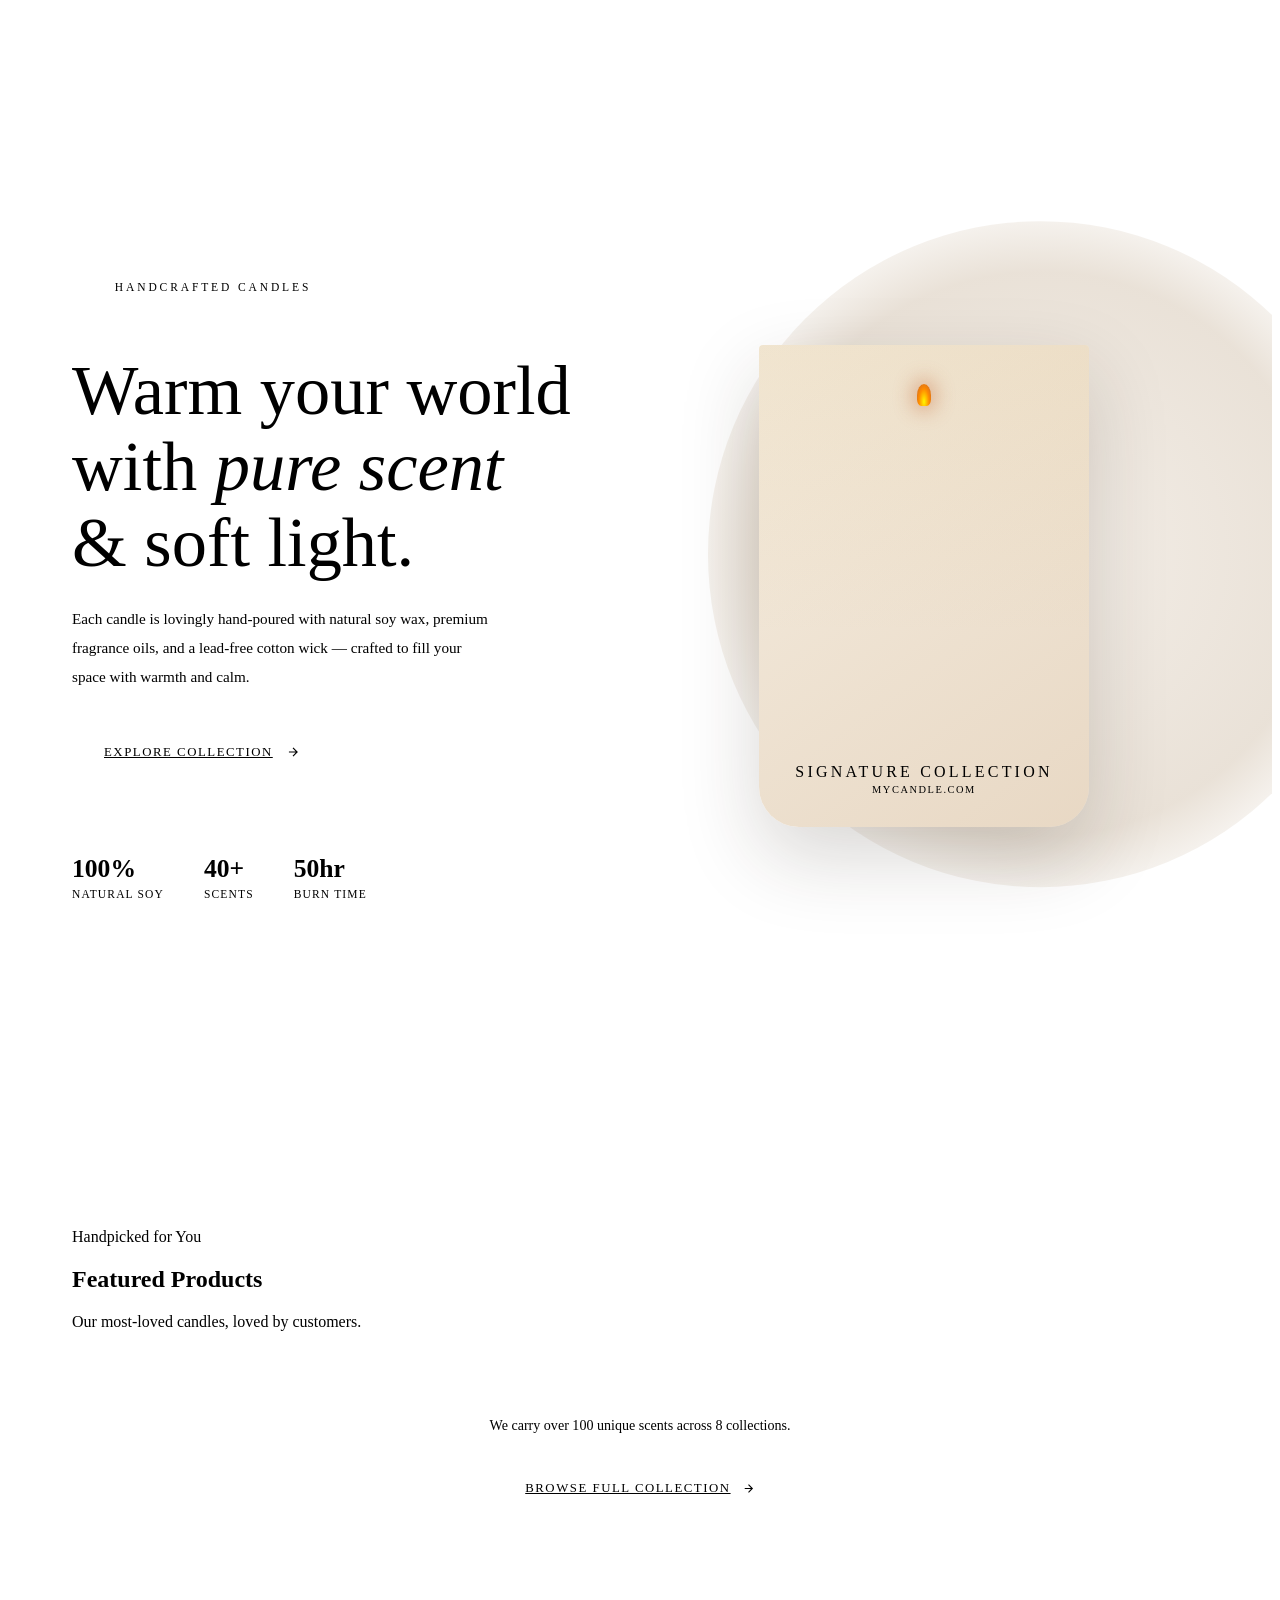
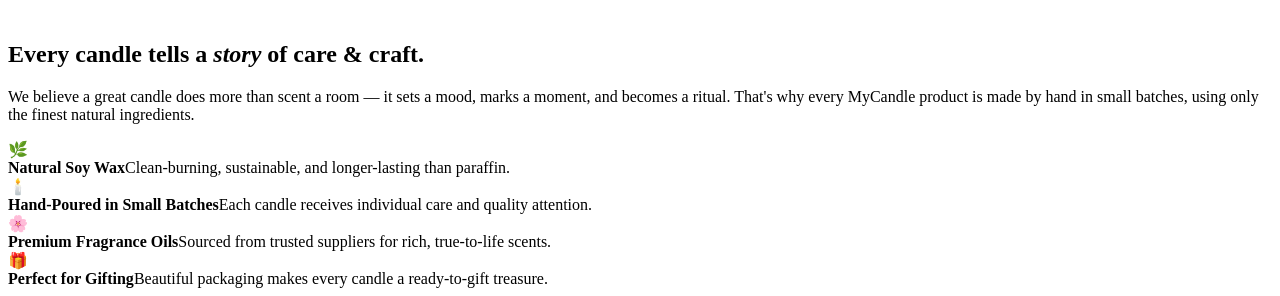
==== index.html @ 0f6d644e "Add files via upload" ====
<!DOCTYPE html>
<html lang="en">
<head>
  <meta charset="UTF-8" />
  <meta name="viewport" content="width=device-width, initial-scale=1.0" />
  <title>MyCandle — Handcrafted with Love</title>
  <link rel="stylesheet" href="css/style.css" />
  <style>
    /* ── HERO ── */
    .hero {
      min-height: 100vh;
      display: grid; grid-template-columns: 1fr 1fr; align-items: center;
      padding: 8rem 4rem 4rem; position: relative; overflow: hidden;
    }
    .hero-bg-circle {
      position: absolute; right: -8%; top: 50%; transform: translateY(-50%);
      width: 52vw; height: 52vw; border-radius: 50%;
      background: radial-gradient(circle, #e8ddd0 0%, #d4c4b0 60%, transparent 80%);
      opacity: 0.5; z-index: 0;
    }
    .hero-content { position: relative; z-index: 1; }
    .hero-eyebrow {
      font-size: 0.72rem; letter-spacing: 0.25em; text-transform: uppercase;
      color: var(--ember); margin-bottom: 1.2rem; font-weight: 500;
      display: flex; align-items: center; gap: 0.8rem;
    }
    .hero-eyebrow::before { content: ''; width: 30px; height: 1px; background: var(--ember); display: block; }
    .hero h1 {
      font-family: 'Cormorant Garamond', serif;
      font-size: clamp(3rem, 5.5vw, 5.5rem);
      font-weight: 300; line-height: 1.08; color: var(--deep); margin-bottom: 1.6rem;
    }
    .hero h1 em { font-style: italic; color: var(--ember); }
    .hero-desc { font-size: 0.95rem; color: var(--light-text); line-height: 1.9; max-width: 420px; margin-bottom: 2.4rem; font-weight: 300; }
    .hero-cta {
      display: inline-flex; align-items: center; gap: 0.8rem;
      background: var(--deep); color: var(--cream);
      padding: 0.9rem 2rem; font-size: 0.8rem; letter-spacing: 0.12em;
      text-transform: uppercase; font-weight: 500;
      transition: background 0.3s, transform 0.2s;
    }
    .hero-cta:hover { background: var(--ember); transform: translateX(4px); }
    .hero-cta svg { width: 14px; height: 14px; stroke: currentColor; fill: none; stroke-width: 2; transition: transform 0.2s; }
    .hero-cta:hover svg { transform: translateX(4px); }
    .hero-image-area { position: relative; z-index: 1; display: flex; justify-content: center; }
    .hero-candle-mockup {
      width: 330px; height: 450px;
      background: linear-gradient(145deg, #f5ede0, #e8d8c4);
      border-radius: 4px 4px 40px 40px; position: relative;
      box-shadow: 0 30px 80px rgba(46,31,20,0.18);
      display: flex; flex-direction: column; align-items: center;
      justify-content: flex-end; padding-bottom: 2rem; overflow: hidden;
    }
    .hero-candle-mockup::before {
      content: ''; position: absolute; inset: 0;
      background: linear-gradient(180deg, rgba(201,153,58,0.1) 0%, transparent 60%);
    }
    .candle-wick { position: absolute; top: 15%; left: 50%; transform: translateX(-50%); width: 2px; height: 40px; background: var(--deep); border-radius: 1px; }
    .candle-flame {
      position: absolute; top: 8%; left: 50%; transform: translateX(-50%);
      width: 14px; height: 22px;
      background: radial-gradient(ellipse at 50% 80%, #fff700, #ff8c00, #c4622d);
      border-radius: 50% 50% 30% 30%;
      animation: flicker 2.2s ease-in-out infinite alternate;
      filter: blur(0.5px); box-shadow: 0 0 18px 6px rgba(196,98,45,0.35);
    }
    .hero-candle-label { font-family: 'Cormorant Garamond', serif; font-size: 1rem; letter-spacing: 0.2em; text-transform: uppercase; color: var(--brown); text-align: center; }
    .hero-candle-label small { display: block; font-size: 0.65rem; color: var(--taupe); margin-top: 0.2rem; letter-spacing: 0.15em; }
    .hero-badges { display: flex; gap: 2.5rem; margin-top: 3rem; padding-top: 2rem; border-top: 1px solid var(--sand); }
    .hero-badge strong { display: block; font-family: 'Cormorant Garamond', serif; font-size: 1.6rem; font-weight: 600; color: var(--deep); }
    .hero-badge span { font-size: 0.72rem; letter-spacing: 0.1em; color: var(--light-text); text-transform: uppercase; }

    /* ── FEATURED ── */
    #featured { padding: 7rem 4rem; }
    .featured-grid { display: grid; grid-template-columns: repeat(auto-fill, minmax(260px, 1fr)); gap: 2rem; }

    /* ── VIEW ALL BANNER ── */
    .view-all-banner {
      text-align: center; margin-top: 3.5rem;
      display: flex; flex-direction: column; align-items: center; gap: 1.2rem;
    }
    .view-all-banner p { font-size: 0.88rem; color: var(--light-text); }
    .btn-primary {
      display: inline-flex; align-items: center; gap: 0.7rem;
      background: var(--deep); color: var(--cream);
      padding: 0.85rem 2rem; font-size: 0.8rem; letter-spacing: 0.12em;
      text-transform: uppercase; font-weight: 500;
      transition: background 0.3s;
    }
    .btn-primary:hover { background: var(--ember); }
    .btn-primary svg { width: 13px; height: 13px; stroke: currentColor; fill: none; stroke-width: 2; }

    @media (max-width: 768px) {
      .hero { grid-template-columns: 1fr; padding: 7rem 1.5rem 4rem; }
      .hero-image-area { display: none; }
      #featured { padding: 5rem 1.5rem; }
    }
  </style>
</head>
<body>

  <nav id="main-nav"></nav>

  <!-- HERO -->
  <section class="hero">
    <div class="hero-bg-circle"></div>
    <div class="hero-content fade-up">
      <p class="hero-eyebrow">Handcrafted Candles</p>
      <h1>Warm your world<br/>with <em>pure scent</em><br/>&amp; soft light.</h1>
      <p class="hero-desc">Each candle is lovingly hand-poured with natural soy wax, premium fragrance oils, and a lead-free cotton wick — crafted to fill your space with warmth and calm.</p>
      <a href="pages/shop.html" class="hero-cta">
        Explore Collection
        <svg viewBox="0 0 24 24"><path d="M5 12h14M12 5l7 7-7 7"/></svg>
      </a>
      <div class="hero-badges">
        <div class="hero-badge"><strong>100%</strong><span>Natural Soy</span></div>
        <div class="hero-badge"><strong>40+</strong><span>Scents</span></div>
        <div class="hero-badge"><strong>50hr</strong><span>Burn Time</span></div>
      </div>
    </div>
    <div class="hero-image-area fade-up" style="transition-delay:0.2s">
      <div class="hero-candle-mockup">
        <div class="candle-flame"></div>
        <div class="candle-wick"></div>
        <div class="hero-candle-label">Signature Collection<small>mycandle.com</small></div>
      </div>
    </div>
  </section>

  <!-- FEATURED PRODUCTS -->
  <section id="featured">
    <div class="section-header fade-up">
      <p class="section-eyebrow">Handpicked for You</p>
      <h2 class="section-title">Featured Products</h2>
      <p class="section-subtitle">Our most-loved candles, loved by customers.</p>
    </div>
    <div class="featured-grid" id="featuredGrid"></div>
    <div class="view-all-banner fade-up">
      <p>We carry over 100 unique scents across 8 collections.</p>
      <a href="pages/shop.html" class="btn-primary">
        Browse Full Collection
        <svg viewBox="0 0 24 24"><path d="M5 12h14M12 5l7 7-7 7"/></svg>
      </a>
    </div>
  </section>

  <!-- ABOUT -->
  <section class="about-strip" id="about">
    <div class="fade-up">
      <h2>Every candle tells a <em>story</em> of care &amp; craft.</h2>
      <p>We believe a great candle does more than scent a room — it sets a mood, marks a moment, and becomes a ritual. That's why every MyCandle product is made by hand in small batches, using only the finest natural ingredients.</p>
    </div>
    <div class="about-features fade-up" style="transition-delay:0.2s">
      <div class="about-feature"><div class="about-feature-icon">🌿</div><div class="about-feature-text"><strong>Natural Soy Wax</strong><span>Clean-burning, sustainable, and longer-lasting than paraffin.</span></div></div>
      <div class="about-feature"><div class="about-feature-icon">🕯️</div><div class="about-feature-text"><strong>Hand-Poured in Small Batches</strong><span>Each candle receives individual care and quality attention.</span></div></div>
      <div class="about-feature"><div class="about-feature-icon">🌸</div><div class="about-feature-text"><strong>Premium Fragrance Oils</strong><span>Sourced from trusted suppliers for rich, true-to-life scents.</span></div></div>
      <div class="about-feature"><div class="about-feature-icon">🎁</div><div class="about-feature-text"><strong>Perfect for Gifting</strong><span>Beautiful packaging makes every candle a ready-to-gift treasure.</span></div></div>
    </div>
  </section>

  <footer id="main-footer"></footer>

  <script src="js/products.js"></script>
  <script src="js/ui.js"></script>
  <script>
    injectNav('home');
    injectFooter();
    injectModal();
    initModal();
    initScrollAnimations();

    // Render featured products
    const grid = document.getElementById('featuredGrid');
    const featured = PRODUCTS.filter(p => p.featured);
    featured.forEach((p, i) => {
      const card = document.createElement('div');
      card.className = 'product-card fade-up';
      card.style.transitionDelay = `${i * 0.08}s`;
      card.innerHTML = productCardHTML(p);
      card.addEventListener('click', () => openModal(p));
      grid.appendChild(card);
    });
  </script>
</body>
</html>
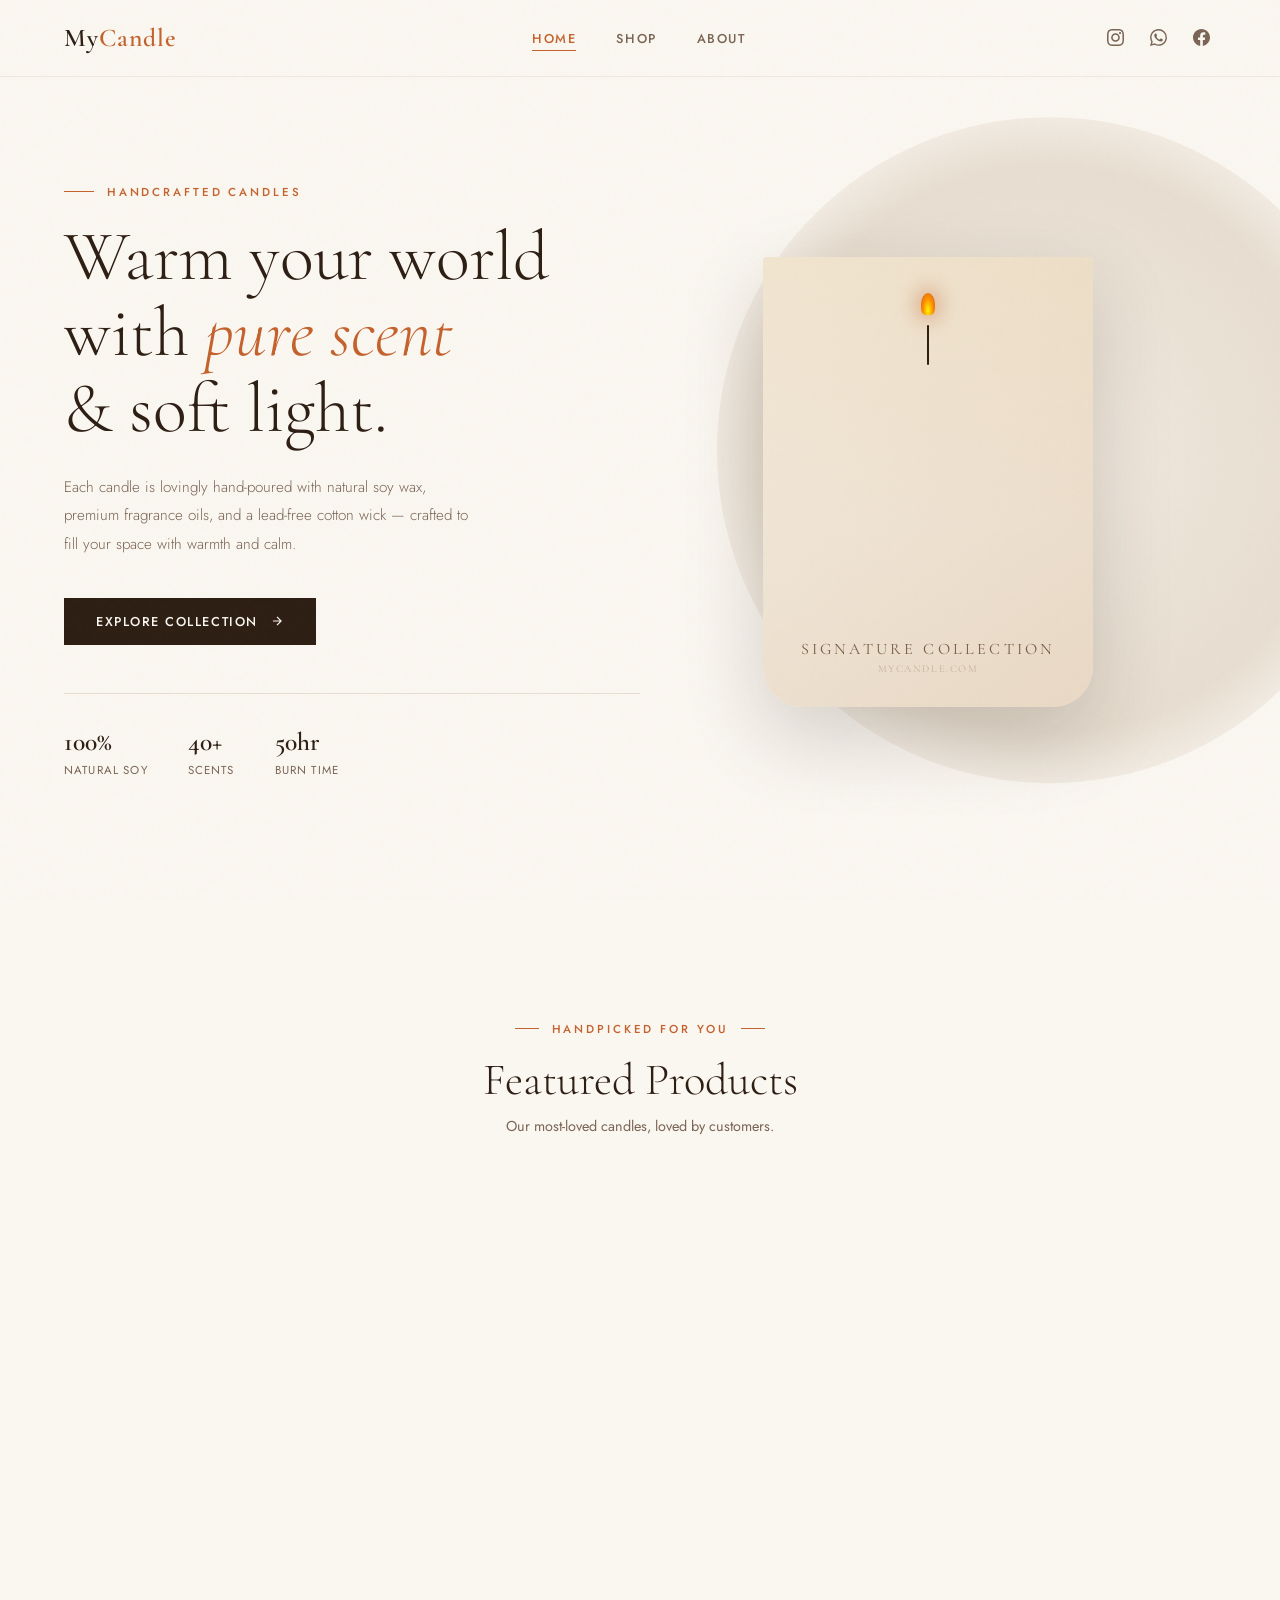
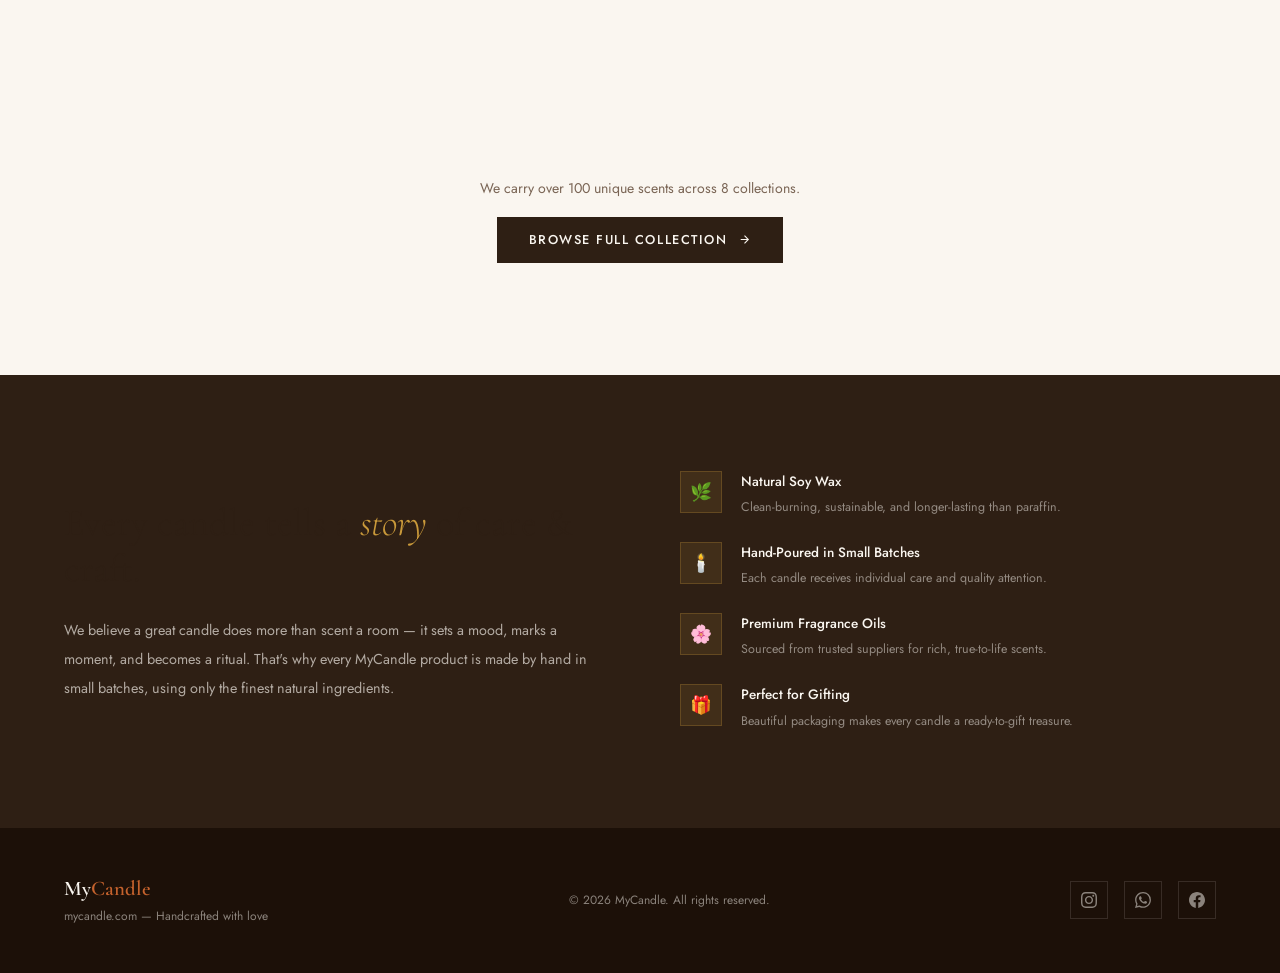
==== commit b1fb7d90: "Update index.html" ====
--- a/index.html
+++ b/index.html
@@ -3,7 +3,7 @@
 <head>
   <meta charset="UTF-8" />
   <meta name="viewport" content="width=device-width, initial-scale=1.0" />
-  <title>MyCandle — Handcrafted with Love</title>
+  <title>Merlit Candle — Handcrafted with Love</title>
   <link rel="stylesheet" href="css/style.css" />
   <style>
     /* ── HERO ── */
--- a/css/style.css
+++ b/css/style.css
@@ -0,0 +1,353 @@
+/* ============================================================
+   MyCandle — Main Stylesheet
+   ============================================================ */
+
+@import url('https://fonts.googleapis.com/css2?family=Cormorant+Garamond:ital,wght@0,300;0,400;0,600;1,300;1,400&family=Jost:wght@300;400;500&display=swap');
+
+/* ── VARIABLES ── */
+:root {
+  --cream: #faf6f0;
+  --warm-white: #fff9f2;
+  --sand: #e8ddd0;
+  --taupe: #c4b09a;
+  --brown: #7a5c44;
+  --deep: #2e1f14;
+  --ember: #c4622d;
+  --gold: #c9993a;
+  --text: #3a2a1e;
+  --light-text: #7a6555;
+  --radius: 2px;
+  --transition: 0.3s ease;
+}
+
+/* ── RESET ── */
+*, *::before, *::after { box-sizing: border-box; margin: 0; padding: 0; }
+html { scroll-behavior: smooth; }
+body {
+  font-family: 'Jost', sans-serif;
+  background-color: var(--cream);
+  color: var(--text);
+  overflow-x: hidden;
+}
+
+/* Noise texture overlay */
+body::before {
+  content: '';
+  position: fixed; inset: 0; z-index: 999; pointer-events: none;
+  background-image: url("data:image/svg+xml,%3Csvg viewBox='0 0 200 200' xmlns='http://www.w3.org/2000/svg'%3E%3Cfilter id='n'%3E%3CfeTurbulence type='fractalNoise' baseFrequency='0.75' numOctaves='4' stitchTiles='stitch'/%3E%3C/filter%3E%3Crect width='100%25' height='100%25' filter='url(%23n)' opacity='0.04'/%3E%3C/svg%3E");
+  opacity: 0.35;
+}
+
+/* ── TYPOGRAPHY ── */
+h1, h2, h3 { font-family: 'Cormorant Garamond', serif; font-weight: 300; color: var(--deep); }
+a { text-decoration: none; color: inherit; }
+img { display: block; max-width: 100%; }
+
+/* ── NAVIGATION ── */
+nav {
+  position: fixed; top: 0; left: 0; right: 0; z-index: 200;
+  display: flex; align-items: center; justify-content: space-between;
+  padding: 1.4rem 4rem;
+  background: rgba(250,246,240,0.88);
+  backdrop-filter: blur(14px);
+  border-bottom: 1px solid rgba(196,176,154,0.2);
+  transition: box-shadow var(--transition);
+}
+nav.scrolled { box-shadow: 0 2px 30px rgba(46,31,20,0.08); }
+
+.nav-logo {
+  font-family: 'Cormorant Garamond', serif;
+  font-size: 1.6rem; font-weight: 600; letter-spacing: 0.04em; color: var(--deep);
+}
+.nav-logo span { color: var(--ember); }
+
+.nav-links { display: flex; gap: 2.5rem; list-style: none; }
+.nav-links a {
+  font-size: 0.8rem; font-weight: 500; letter-spacing: 0.12em;
+  text-transform: uppercase; color: var(--light-text);
+  transition: color var(--transition); padding-bottom: 2px;
+  border-bottom: 1px solid transparent;
+}
+.nav-links a:hover,
+.nav-links a.active { color: var(--ember); border-bottom-color: var(--ember); }
+
+.nav-right { display: flex; align-items: center; gap: 1.4rem; }
+.nav-social { display: flex; gap: 0.8rem; }
+.nav-social a {
+  width: 30px; height: 30px; display: flex; align-items: center; justify-content: center;
+  color: var(--light-text); transition: color var(--transition), transform var(--transition);
+}
+.nav-social a:hover { color: var(--ember); transform: scale(1.15); }
+.nav-social svg { width: 17px; height: 17px; fill: currentColor; }
+
+/* ── SECTION HELPERS ── */
+.section-header { text-align: center; margin-bottom: 4rem; }
+.section-eyebrow {
+  font-size: 0.72rem; letter-spacing: 0.25em; text-transform: uppercase;
+  color: var(--ember); display: inline-flex; align-items: center; gap: 0.8rem;
+  margin-bottom: 1rem; font-weight: 500;
+}
+.section-eyebrow::before, .section-eyebrow::after {
+  content: ''; width: 24px; height: 1px; background: var(--ember); display: block;
+}
+.section-title { font-size: clamp(2rem, 3.5vw, 3rem); font-weight: 300; }
+.section-subtitle { font-size: 0.9rem; color: var(--light-text); margin-top: 0.6rem; }
+
+/* ── PRODUCT CARD ── */
+.product-card {
+  background: var(--warm-white); cursor: pointer;
+  transition: transform 0.35s cubic-bezier(0.25,0.8,0.25,1), box-shadow 0.35s;
+  position: relative; overflow: hidden;
+}
+.product-card:hover { transform: translateY(-7px); box-shadow: 0 22px 55px rgba(46,31,20,0.13); }
+
+.product-img-wrap {
+  width: 100%; aspect-ratio: 3/4; overflow: hidden;
+  background: linear-gradient(145deg, var(--sand), #ddd0c0); position: relative;
+}
+.product-img-wrap img {
+  width: 100%; height: 100%; object-fit: cover;
+  transition: transform 0.6s cubic-bezier(0.25,0.8,0.25,1);
+}
+.product-card:hover .product-img-wrap img { transform: scale(1.06); }
+
+.product-img-placeholder {
+  width: 100%; height: 100%;
+  display: flex; align-items: center; justify-content: center;
+}
+.placeholder-candle {
+  width: 55px; height: 85px;
+  background: linear-gradient(180deg, #f0e4d4, #d8c8b0);
+  border-radius: 3px 3px 18px 18px; position: relative;
+  box-shadow: 0 8px 20px rgba(46,31,20,0.12);
+}
+.placeholder-candle::before {
+  content: ''; position: absolute; top: -18px; left: 50%; transform: translateX(-50%);
+  width: 8px; height: 15px;
+  background: radial-gradient(ellipse at 50% 80%, #fff176, #ff8c00, #c4622d);
+  border-radius: 50% 50% 30% 30%;
+  animation: flicker 2.2s ease-in-out infinite alternate;
+  filter: blur(0.3px); box-shadow: 0 0 10px 3px rgba(196,98,45,0.3);
+}
+.placeholder-candle::after {
+  content: ''; position: absolute; top: -4px; left: 50%; transform: translateX(-50%);
+  width: 1.5px; height: 14px; background: var(--deep); border-radius: 1px;
+}
+
+.product-badge {
+  position: absolute; top: 0.9rem; left: 0.9rem;
+  background: var(--ember); color: white;
+  font-size: 0.62rem; letter-spacing: 0.1em; text-transform: uppercase;
+  padding: 0.28rem 0.65rem; font-weight: 500;
+}
+.badge-out { background: var(--taupe); }
+
+.product-info { padding: 1.2rem 1.4rem 1.5rem; }
+.product-category { font-size: 0.63rem; letter-spacing: 0.15em; text-transform: uppercase; color: var(--taupe); margin-bottom: 0.3rem; }
+.product-name { font-size: 1.3rem; font-weight: 400; color: var(--deep); margin-bottom: 0.35rem; }
+.product-scent { font-size: 0.78rem; color: var(--light-text); margin-bottom: 0.9rem; line-height: 1.5; }
+.product-footer { display: flex; align-items: center; justify-content: space-between; }
+.product-price { font-family: 'Cormorant Garamond', serif; font-size: 1.2rem; font-weight: 600; color: var(--brown); }
+.product-view-btn {
+  font-size: 0.68rem; letter-spacing: 0.1em; text-transform: uppercase;
+  color: var(--ember); font-weight: 500; background: none; border: none;
+  cursor: pointer; display: flex; align-items: center; gap: 0.4rem;
+  transition: gap var(--transition);
+}
+.product-view-btn:hover { gap: 0.65rem; }
+.product-view-btn svg { width: 11px; height: 11px; stroke: currentColor; fill: none; stroke-width: 2; }
+
+/* ── MODAL ── */
+.modal-overlay {
+  position: fixed; inset: 0; z-index: 500;
+  background: rgba(46,31,20,0.6); backdrop-filter: blur(6px);
+  display: flex; align-items: center; justify-content: center; padding: 2rem;
+  opacity: 0; pointer-events: none; transition: opacity 0.3s;
+}
+.modal-overlay.open { opacity: 1; pointer-events: all; }
+
+.modal {
+  background: var(--warm-white); max-width: 780px; width: 100%;
+  display: grid; grid-template-columns: 1fr 1fr; position: relative;
+  overflow: hidden; transform: translateY(20px); transition: transform 0.3s;
+  max-height: 90vh;
+}
+.modal-overlay.open .modal { transform: translateY(0); }
+
+.modal-img-area {
+  background: linear-gradient(145deg, var(--sand), #d8c8b0);
+  min-height: 400px; overflow: hidden;
+  display: flex; align-items: center; justify-content: center;
+}
+.modal-img-area img { width: 100%; height: 100%; object-fit: cover; }
+.modal-candle {
+  width: 80px; height: 120px;
+  background: linear-gradient(180deg, #f5ede0, #e0cdb5);
+  border-radius: 4px 4px 28px 28px; position: relative;
+  box-shadow: 0 12px 30px rgba(46,31,20,0.15);
+}
+.modal-candle::before {
+  content: ''; position: absolute; top: -22px; left: 50%; transform: translateX(-50%);
+  width: 12px; height: 20px;
+  background: radial-gradient(ellipse at 50% 80%, #fff176, #ff8c00, #c4622d);
+  border-radius: 50% 50% 30% 30%;
+  animation: flicker 2s ease-in-out infinite alternate;
+  filter: blur(0.5px); box-shadow: 0 0 14px 5px rgba(196,98,45,0.3);
+}
+.modal-candle::after {
+  content: ''; position: absolute; top: -4px; left: 50%; transform: translateX(-50%);
+  width: 2px; height: 18px; background: var(--deep); border-radius: 1px;
+}
+
+.modal-body {
+  padding: 2.4rem 2rem; display: flex; flex-direction: column;
+  overflow-y: auto; max-height: 90vh;
+}
+.modal-close {
+  position: absolute; top: 1rem; right: 1rem; background: none; border: none;
+  cursor: pointer; width: 36px; height: 36px; display: flex; align-items: center; justify-content: center;
+  color: var(--light-text); transition: color var(--transition); z-index: 10;
+}
+.modal-close:hover { color: var(--ember); }
+.modal-close svg { width: 20px; height: 20px; fill: none; stroke: currentColor; stroke-width: 2; }
+
+.modal-category { font-size: 0.63rem; letter-spacing: 0.15em; text-transform: uppercase; color: var(--taupe); margin-bottom: 0.4rem; }
+.modal-name { font-size: 2rem; font-weight: 400; line-height: 1.15; margin-bottom: 0.4rem; }
+.modal-price-line { display: flex; align-items: baseline; gap: 1rem; margin-bottom: 1.4rem; }
+.modal-price { font-family: 'Cormorant Garamond', serif; font-size: 1.5rem; font-weight: 600; color: var(--brown); }
+.modal-burn { font-size: 0.78rem; color: var(--taupe); }
+.modal-desc { font-size: 0.87rem; color: var(--light-text); line-height: 1.9; margin-bottom: 1.4rem; flex-grow: 1; }
+.modal-details {
+  display: grid; grid-template-columns: 1fr 1fr; gap: 0.7rem 1.5rem; margin-bottom: 1.6rem;
+}
+.modal-detail { font-size: 0.78rem; color: var(--light-text); }
+.modal-detail strong {
+  display: block; color: var(--deep); font-weight: 500;
+  font-size: 0.7rem; letter-spacing: 0.08em; text-transform: uppercase; margin-bottom: 0.1rem;
+}
+.modal-order-btn {
+  background: var(--deep); color: var(--cream); padding: 0.85rem 1.5rem;
+  border: none; cursor: pointer; font-size: 0.78rem; letter-spacing: 0.14em;
+  text-transform: uppercase; font-weight: 500; font-family: 'Jost', sans-serif;
+  transition: background var(--transition);
+  display: flex; align-items: center; gap: 0.6rem; justify-content: center;
+  width: 100%;
+}
+.modal-order-btn:hover { background: var(--ember); }
+.modal-order-btn svg { width: 14px; height: 14px; fill: currentColor; }
+
+/* ── PAGINATION ── */
+.pagination {
+  display: flex; align-items: center; justify-content: center;
+  gap: 0.5rem; margin-top: 3.5rem; flex-wrap: wrap;
+}
+.page-btn {
+  width: 40px; height: 40px; display: flex; align-items: center; justify-content: center;
+  border: 1px solid var(--sand); background: none; cursor: pointer;
+  font-size: 0.82rem; font-family: 'Jost', sans-serif; color: var(--light-text);
+  transition: all var(--transition);
+}
+.page-btn:hover { border-color: var(--ember); color: var(--ember); }
+.page-btn.active { background: var(--deep); border-color: var(--deep); color: var(--cream); }
+.page-btn:disabled { opacity: 0.3; cursor: not-allowed; pointer-events: none; }
+.page-btn.arrow { font-size: 1rem; }
+
+/* ── CATEGORY FILTER ── */
+.filter-bar {
+  display: flex; gap: 0.6rem; flex-wrap: wrap;
+  justify-content: center; margin-bottom: 3rem;
+}
+.filter-btn {
+  padding: 0.5rem 1.2rem; border: 1px solid var(--sand); background: none;
+  font-size: 0.75rem; letter-spacing: 0.1em; text-transform: uppercase;
+  font-family: 'Jost', sans-serif; color: var(--light-text); cursor: pointer;
+  transition: all var(--transition);
+}
+.filter-btn:hover { border-color: var(--taupe); color: var(--text); }
+.filter-btn.active { background: var(--deep); border-color: var(--deep); color: var(--cream); }
+
+/* ── SEARCH ── */
+.search-wrap {
+  max-width: 380px; margin: 0 auto 2.5rem; position: relative;
+}
+.search-input {
+  width: 100%; padding: 0.75rem 1rem 0.75rem 2.8rem;
+  border: 1px solid var(--sand); background: var(--warm-white);
+  font-family: 'Jost', sans-serif; font-size: 0.85rem; color: var(--text);
+  outline: none; transition: border-color var(--transition);
+}
+.search-input:focus { border-color: var(--taupe); }
+.search-input::placeholder { color: var(--taupe); }
+.search-icon {
+  position: absolute; left: 0.9rem; top: 50%; transform: translateY(-50%);
+  width: 15px; height: 15px; fill: none; stroke: var(--taupe); stroke-width: 2;
+  pointer-events: none;
+}
+
+/* ── ABOUT STRIP ── */
+.about-strip {
+  background: var(--deep); color: var(--cream); padding: 6rem 4rem;
+  display: grid; grid-template-columns: 1fr 1fr; gap: 5rem; align-items: center;
+}
+.about-strip h2 { font-size: clamp(2rem, 3vw, 2.8rem); line-height: 1.2; margin-bottom: 1.5rem; }
+.about-strip h2 em { font-style: italic; color: var(--gold); }
+.about-strip p { font-size: 0.9rem; color: rgba(250,246,240,0.65); line-height: 2; }
+.about-features { display: flex; flex-direction: column; gap: 1.5rem; }
+.about-feature { display: flex; gap: 1.2rem; align-items: flex-start; }
+.about-feature-icon {
+  width: 42px; height: 42px; flex-shrink: 0;
+  background: rgba(201,153,58,0.12); border: 1px solid rgba(201,153,58,0.25);
+  display: flex; align-items: center; justify-content: center; font-size: 1.1rem;
+}
+.about-feature-text strong { display: block; font-size: 0.85rem; color: var(--cream); font-weight: 500; margin-bottom: 0.2rem; }
+.about-feature-text span { font-size: 0.78rem; color: rgba(250,246,240,0.5); line-height: 1.6; }
+
+/* ── FOOTER ── */
+footer {
+  background: #1c1008; color: rgba(250,246,240,0.5);
+  padding: 3rem 4rem;
+  display: flex; align-items: center; justify-content: space-between;
+  flex-wrap: wrap; gap: 1.5rem;
+}
+.footer-logo { font-family: 'Cormorant Garamond', serif; font-size: 1.3rem; font-weight: 600; color: var(--cream); }
+.footer-logo span { color: var(--ember); }
+.footer-copy { font-size: 0.75rem; }
+.footer-social { display: flex; gap: 1rem; }
+.footer-social a {
+  width: 38px; height: 38px; border: 1px solid rgba(250,246,240,0.12);
+  display: flex; align-items: center; justify-content: center;
+  color: rgba(250,246,240,0.5); transition: all var(--transition);
+}
+.footer-social a:hover { background: var(--ember); border-color: var(--ember); color: white; transform: translateY(-2px); }
+.footer-social svg { width: 16px; height: 16px; fill: currentColor; }
+
+/* ── ANIMATIONS ── */
+@keyframes flicker {
+  0%   { transform: translateX(-50%) scale(1) rotate(-2deg); opacity: 1; }
+  50%  { transform: translateX(-50%) scale(1.08) rotate(1deg); opacity: 0.92; }
+  100% { transform: translateX(-50%) scale(0.95) rotate(-1deg); opacity: 0.97; }
+}
+.fade-up { opacity: 0; transform: translateY(28px); transition: opacity 0.7s ease, transform 0.7s ease; }
+.fade-up.visible { opacity: 1; transform: translateY(0); }
+
+/* ── EMPTY STATE ── */
+.empty-state {
+  grid-column: 1/-1; text-align: center; padding: 5rem 2rem; color: var(--taupe);
+}
+.empty-state svg { width: 48px; height: 48px; margin: 0 auto 1rem; stroke: var(--taupe); fill: none; stroke-width: 1.5; }
+.empty-state p { font-size: 0.9rem; }
+
+/* ── RESPONSIVE ── */
+@media (max-width: 1024px) {
+  nav { padding: 1.2rem 2rem; }
+  .nav-links { gap: 1.8rem; }
+}
+@media (max-width: 768px) {
+  nav { padding: 1rem 1.5rem; }
+  .nav-links { display: none; }
+  .about-strip { grid-template-columns: 1fr; padding: 4rem 2rem; gap: 2.5rem; }
+  .modal { grid-template-columns: 1fr; }
+  .modal-img-area { min-height: 220px; }
+  footer { flex-direction: column; text-align: center; padding: 2.5rem 1.5rem; }
+  .footer-social { justify-content: center; }
+}
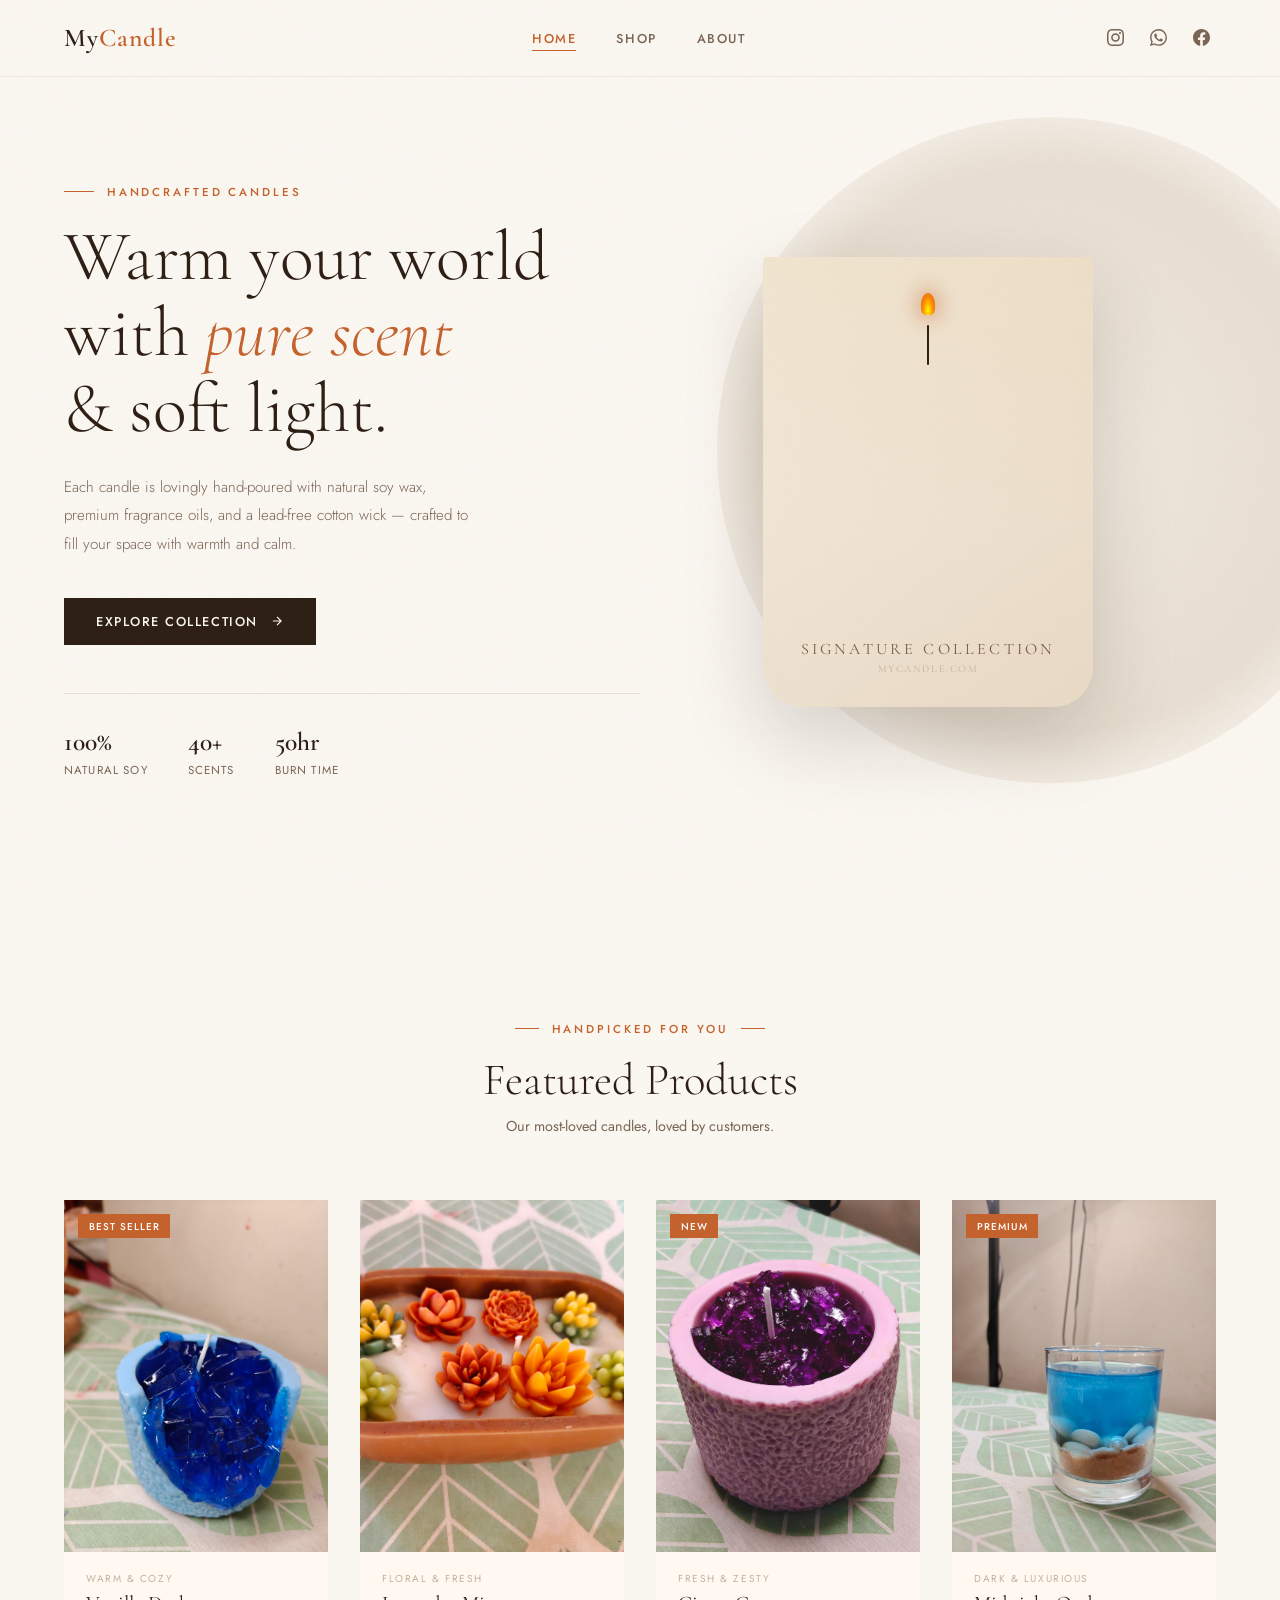
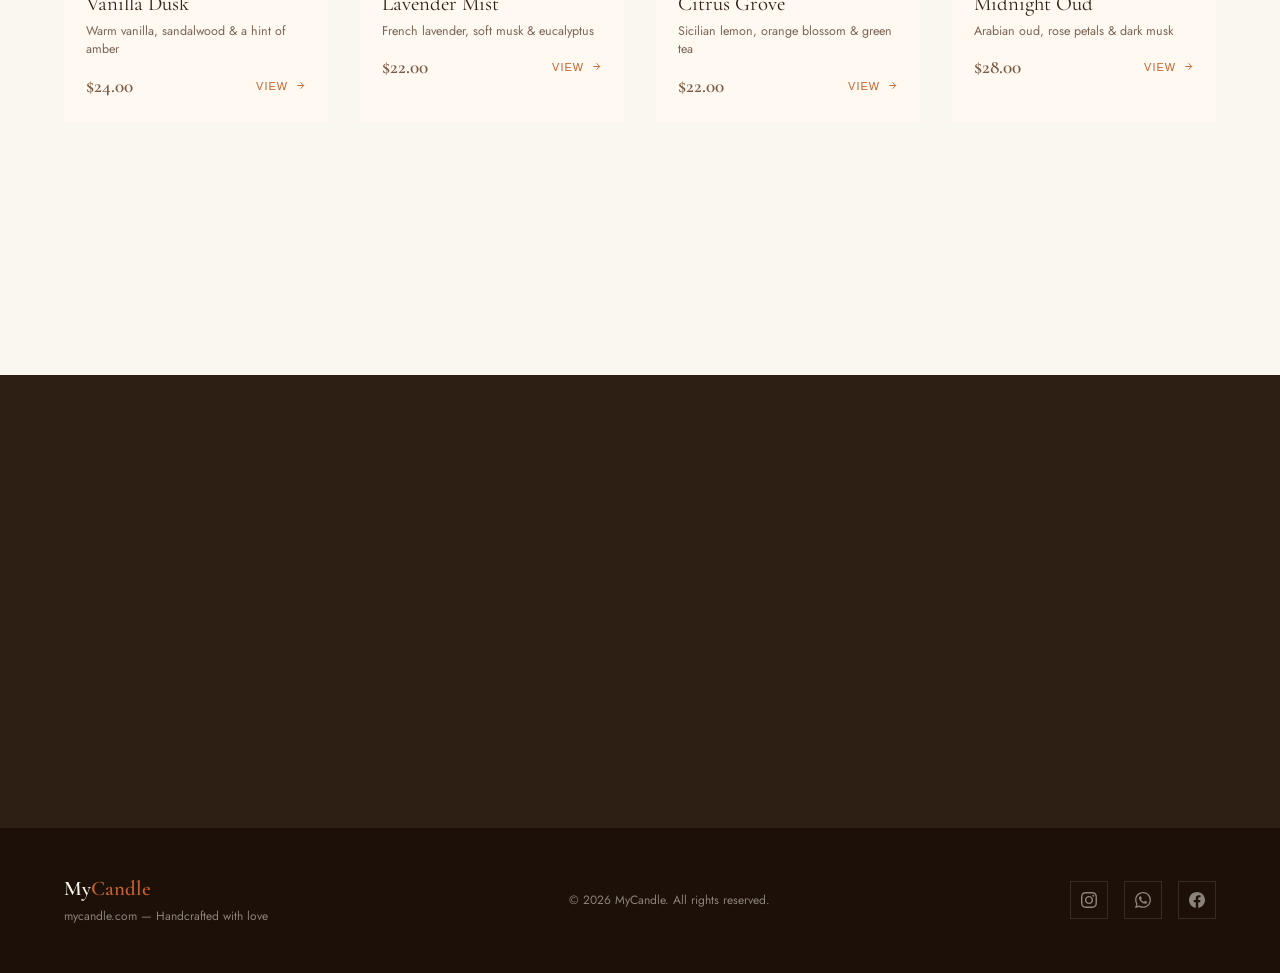
==== commit 9905b0a3: "latest" ====
--- a/index.html
+++ b/index.html
@@ -3,7 +3,7 @@
 <head>
   <meta charset="UTF-8" />
   <meta name="viewport" content="width=device-width, initial-scale=1.0" />
-  <title>Merlit Candle — Handcrafted with Love</title>
+  <title>MyCandle — Handcrafted with Love</title>
   <link rel="stylesheet" href="css/style.css" />
   <style>
     /* ── HERO ── */
@@ -167,9 +167,8 @@
     injectFooter();
     injectModal();
     initModal();
-    initScrollAnimations();
 
-    // Render featured products
+    // Render featured products FIRST, then init scroll animations
     const grid = document.getElementById('featuredGrid');
     const featured = PRODUCTS.filter(p => p.featured);
     featured.forEach((p, i) => {
@@ -180,6 +179,9 @@
       card.addEventListener('click', () => openModal(p));
       grid.appendChild(card);
     });
+
+    // Must run AFTER cards are in DOM so IntersectionObserver can detect them
+    initScrollAnimations();
   </script>
 </body>
 </html>
--- a/css/style.css
+++ b/css/style.css
@@ -179,7 +179,7 @@
   min-height: 400px; overflow: hidden;
   display: flex; align-items: center; justify-content: center;
 }
-.modal-img-area img { width: 100%; height: 100%; object-fit: cover; }
+.modal-img-area img { width: 100%; height: 100%; object-fit: cover; display: block; }
 .modal-candle {
   width: 80px; height: 120px;
   background: linear-gradient(180deg, #f5ede0, #e0cdb5);
@@ -213,7 +213,7 @@
 
 .modal-category { font-size: 0.63rem; letter-spacing: 0.15em; text-transform: uppercase; color: var(--taupe); margin-bottom: 0.4rem; }
 .modal-name { font-size: 2rem; font-weight: 400; line-height: 1.15; margin-bottom: 0.4rem; }
-.modal-price-line { display: flex; align-items: baseline; gap: 1rem; margin-bottom: 1.4rem; }
+.modal-price-line { display: flex; align-items: baseline; gap: 1rem; margin-bottom: 1.4rem; flex-wrap: wrap; }
 .modal-price { font-family: 'Cormorant Garamond', serif; font-size: 1.5rem; font-weight: 600; color: var(--brown); }
 .modal-burn { font-size: 0.78rem; color: var(--taupe); }
 .modal-desc { font-size: 0.87rem; color: var(--light-text); line-height: 1.9; margin-bottom: 1.4rem; flex-grow: 1; }
@@ -225,6 +225,10 @@
   display: block; color: var(--deep); font-weight: 500;
   font-size: 0.7rem; letter-spacing: 0.08em; text-transform: uppercase; margin-bottom: 0.1rem;
 }
+
+/* Action buttons wrapper */
+.modal-actions { display: flex; flex-direction: column; gap: 0.7rem; }
+
 .modal-order-btn {
   background: var(--deep); color: var(--cream); padding: 0.85rem 1.5rem;
   border: none; cursor: pointer; font-size: 0.78rem; letter-spacing: 0.14em;
@@ -233,7 +237,17 @@
   display: flex; align-items: center; gap: 0.6rem; justify-content: center;
   width: 100%;
 }
-.modal-order-btn:hover { background: var(--ember); }
+.modal-order-btn:hover:not(:disabled) { background: var(--ember); }
+
+.modal-amazon-btn {
+  background: #ff9900; color: var(--deep); padding: 0.85rem 1.5rem;
+  border: none; cursor: pointer; font-size: 0.78rem; letter-spacing: 0.14em;
+  text-transform: uppercase; font-weight: 500; font-family: 'Jost', sans-serif;
+  transition: background var(--transition), opacity var(--transition);
+  display: flex; align-items: center; gap: 0.6rem; justify-content: center;
+  width: 100%; text-decoration: none;
+}
+.modal-amazon-btn:hover { background: #e68a00; }
 .modal-order-btn svg { width: 14px; height: 14px; fill: currentColor; }
 
 /* ── PAGINATION ── */
@@ -337,17 +351,104 @@
 .empty-state svg { width: 48px; height: 48px; margin: 0 auto 1rem; stroke: var(--taupe); fill: none; stroke-width: 1.5; }
 .empty-state p { font-size: 0.9rem; }
 
+/* ── HAMBURGER BUTTON ── */
+.hamburger {
+  display: none;
+  background: none; border: none; cursor: pointer;
+  width: 38px; height: 38px; align-items: center; justify-content: center;
+  color: var(--deep); padding: 4px;
+  transition: color var(--transition);
+}
+.hamburger:hover { color: var(--ember); }
+.hamburger svg { width: 22px; height: 22px; }
+
+/* Social icons inside mobile drawer */
+.nav-social-mobile {
+  display: none;
+  align-items: center; gap: 1rem;
+  padding: 1rem 0 0.5rem;
+  border-top: 1px solid var(--sand); margin-top: 0.5rem;
+}
+.nav-social-mobile a {
+  width: 34px; height: 34px; display: flex; align-items: center; justify-content: center;
+  color: var(--light-text); transition: color var(--transition);
+}
+.nav-social-mobile a:hover { color: var(--ember); }
+.nav-social-mobile svg { width: 18px; height: 18px; fill: currentColor; }
+
 /* ── RESPONSIVE ── */
 @media (max-width: 1024px) {
   nav { padding: 1.2rem 2rem; }
   .nav-links { gap: 1.8rem; }
 }
+
 @media (max-width: 768px) {
-  nav { padding: 1rem 1.5rem; }
-  .nav-links { display: none; }
+  /* Show hamburger, hide desktop social */
+  .hamburger { display: flex; }
+  .nav-social { display: none; }
+
+  nav { padding: 1rem 1.5rem; z-index: 250; }
+
+  /* Full-screen mobile drawer — sits BELOW the nav bar */
+  .nav-links {
+    display: flex !important;
+    flex-direction: column;
+    position: fixed;
+    top: 0; left: 0; right: 0; bottom: 0;
+    background: var(--cream);
+    justify-content: center; align-items: center;
+    gap: 0; padding: 5rem 2rem 2rem;   /* top padding clears the nav bar */
+    transform: translateX(100%);
+    transition: transform 0.35s cubic-bezier(0.4,0,0.2,1);
+    z-index: 200;                       /* below nav (250) so logo+burger stay on top */
+  }
+  .nav-links.open { transform: translateX(0); }
+
+  .nav-links li { width: 100%; text-align: center; }
+  .nav-links a {
+    display: block; font-size: 1.5rem; letter-spacing: 0.06em;
+    padding: 1rem 0; color: var(--deep);
+    border-bottom: none !important;
+    font-family: 'Cormorant Garamond', serif; font-weight: 300;
+  }
+  .nav-links a:hover, .nav-links a.active { color: var(--ember); }
+
+  /* Show social icons inside drawer */
+  .nav-social-mobile { display: flex; justify-content: center; }
+
+  /* ── MODAL: stack vertically on mobile ── */
+  .modal-overlay { padding: 0; align-items: flex-end; }
+  .modal {
+    grid-template-columns: 1fr;
+    max-height: 95vh;
+    border-radius: 16px 16px 0 0;
+    width: 100%;
+  }
+  .modal-img-area {
+    min-height: 260px;
+    max-height: 260px;     /* Fixed sensible image height on mobile */
+    height: 260px;
+  }
+  .modal-body {
+    padding: 1.5rem 1.4rem 2rem;
+    max-height: calc(95vh - 260px);
+    overflow-y: auto;
+  }
+  .modal-name { font-size: 1.6rem; }
+  .modal-desc { font-size: 0.83rem; }
+
+  /* Shop page mobile: smaller cards, 2-column grid */
+  .products-grid { grid-template-columns: repeat(2, 1fr); gap: 0.9rem; }
+  .product-img-wrap { aspect-ratio: 1/1; }
+  .product-info { padding: 0.8rem 0.9rem 1rem; }
+  .product-name { font-size: 1rem; }
+  .product-scent { font-size: 0.72rem; margin-bottom: 0.6rem; }
+  .product-price { font-size: 1rem; }
+  .product-view-btn { font-size: 0.62rem; }
+  .product-badge { font-size: 0.58rem; padding: 0.22rem 0.5rem; }
+
   .about-strip { grid-template-columns: 1fr; padding: 4rem 2rem; gap: 2.5rem; }
-  .modal { grid-template-columns: 1fr; }
-  .modal-img-area { min-height: 220px; }
+
   footer { flex-direction: column; text-align: center; padding: 2.5rem 1.5rem; }
   .footer-social { justify-content: center; }
 }
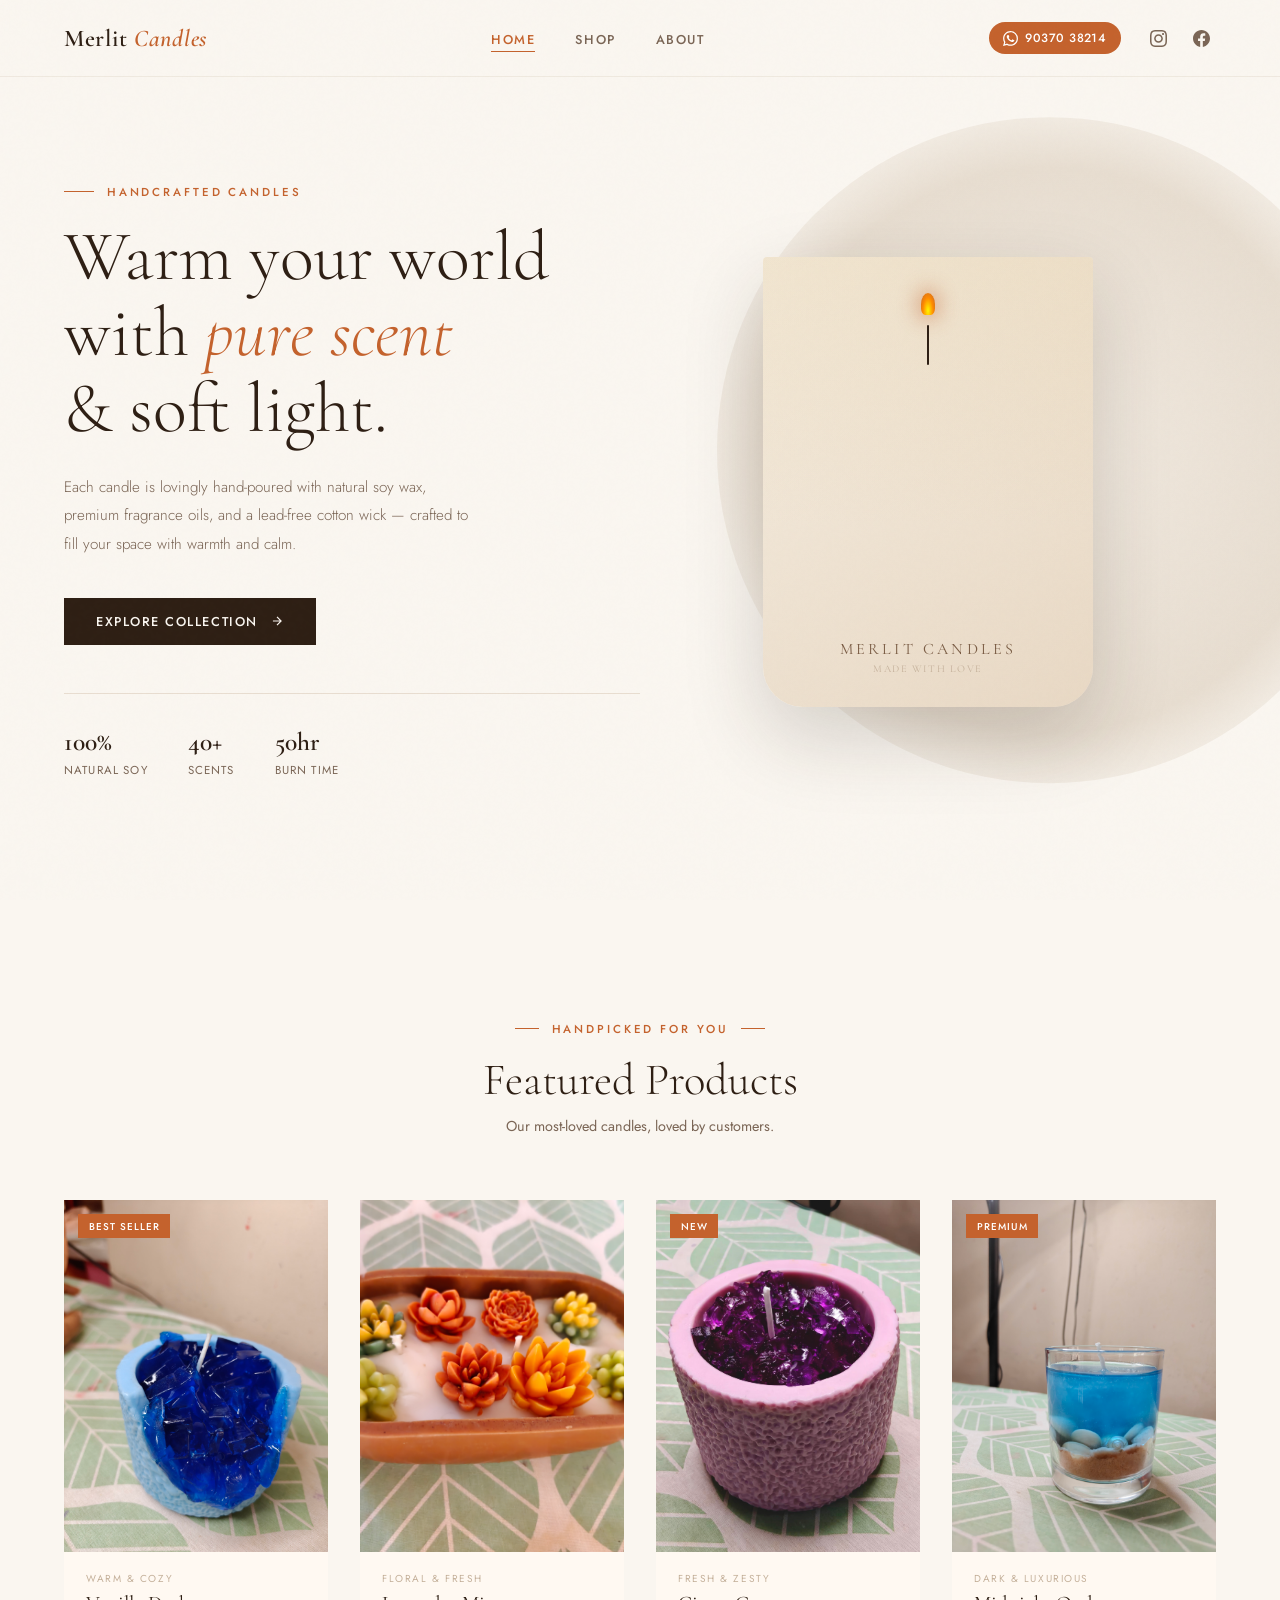
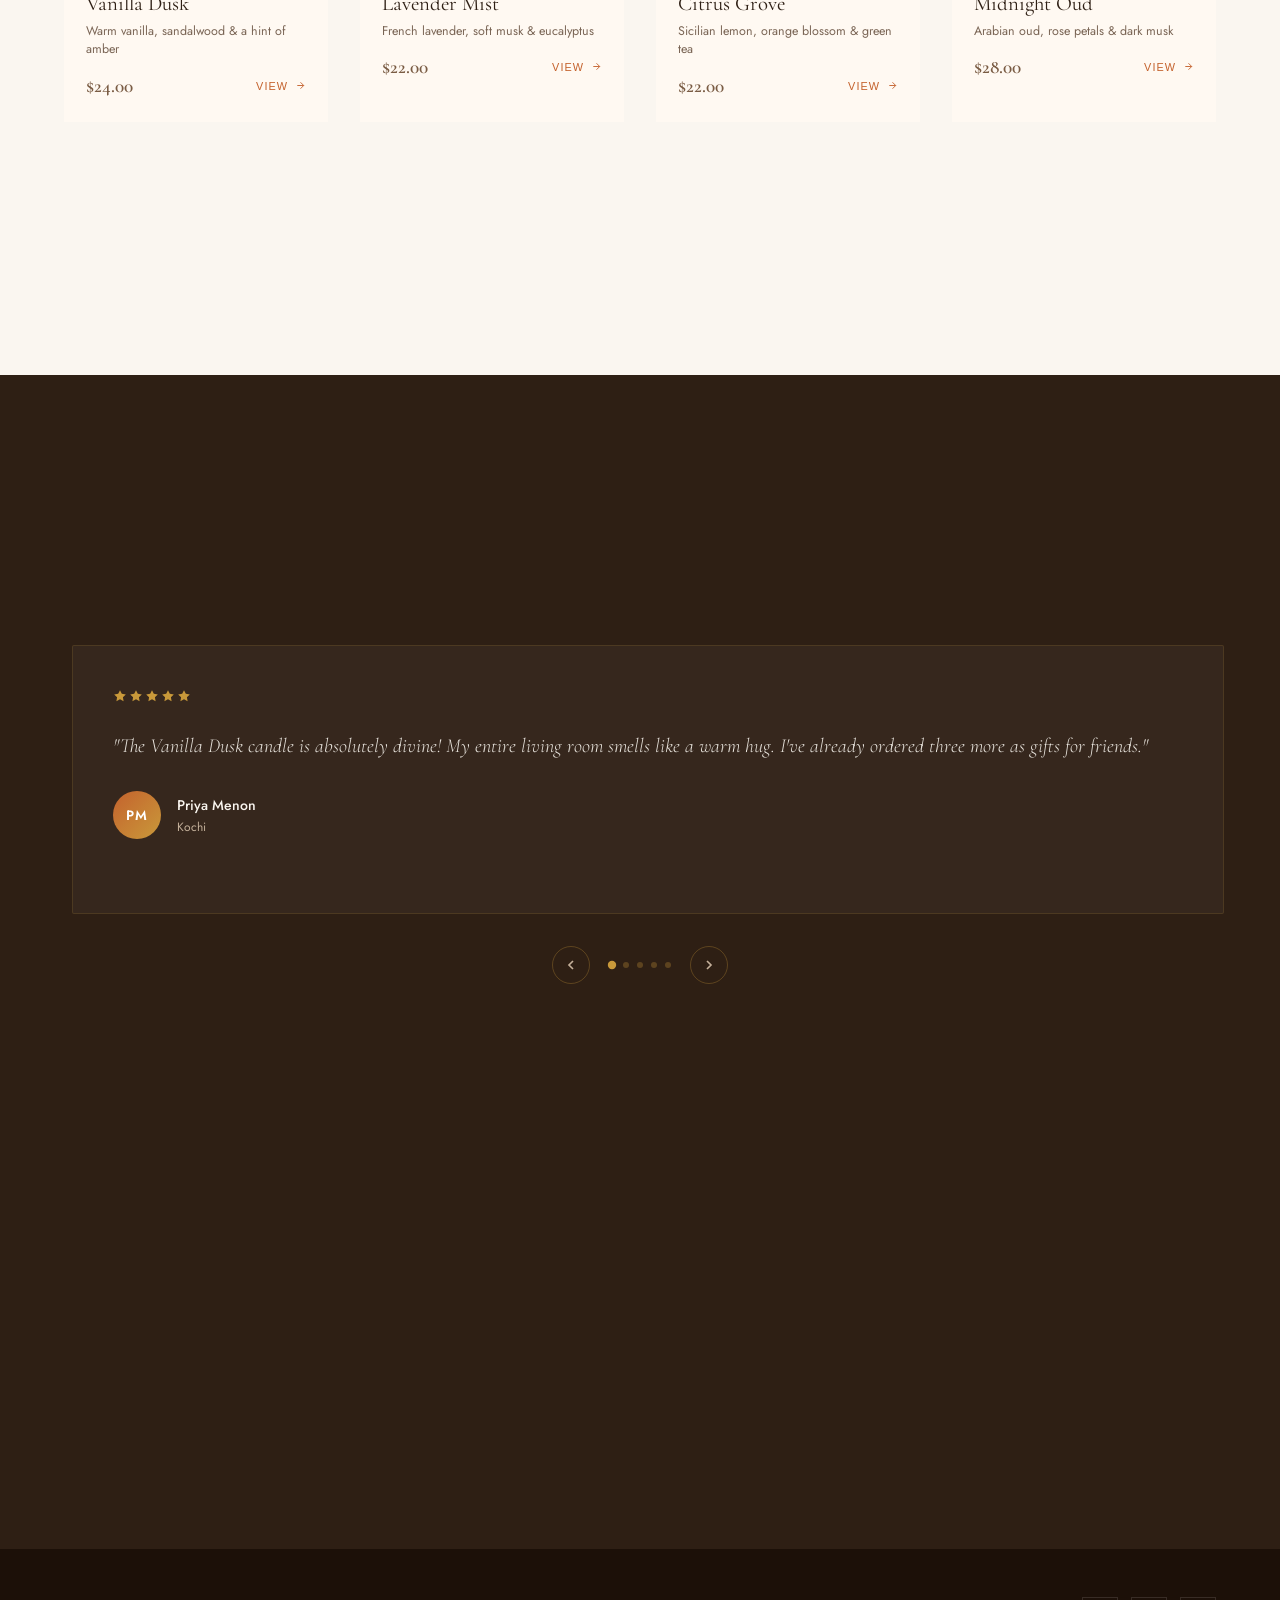
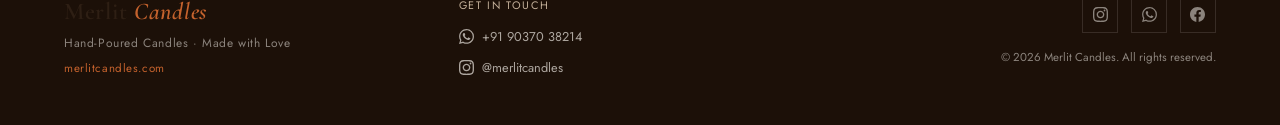
==== commit c6ff67fc: "logo domain testimonial" ====
--- a/index.html
+++ b/index.html
@@ -3,7 +3,7 @@
 <head>
   <meta charset="UTF-8" />
   <meta name="viewport" content="width=device-width, initial-scale=1.0" />
-  <title>MyCandle — Handcrafted with Love</title>
+  <title>Merlit Candles — Hand-Poured, Made with Love</title>
   <link rel="stylesheet" href="css/style.css" />
   <style>
     /* ── HERO ── */
@@ -122,7 +122,7 @@
       <div class="hero-candle-mockup">
         <div class="candle-flame"></div>
         <div class="candle-wick"></div>
-        <div class="hero-candle-label">Signature Collection<small>mycandle.com</small></div>
+        <div class="hero-candle-label">Merlit Candles<small>Made with Love</small></div>
       </div>
     </div>
   </section>
@@ -145,6 +145,17 @@
   </section>
 
   <!-- ABOUT -->
+  </section>
+
+  <!-- TESTIMONIALS -->
+  <section class="testimonials-section" id="testimonials">
+    <div class="section-header fade-up">
+      <p class="section-eyebrow">Customer Love</p>
+      <h2 class="section-title" style="color:var(--cream)">What our customers say</h2>
+    </div>
+    <div id="testimonialsCarousel"></div>
+  </section>
+
   <section class="about-strip" id="about">
     <div class="fade-up">
       <h2>Every candle tells a <em>story</em> of care &amp; craft.</h2>
@@ -161,6 +172,7 @@
   <footer id="main-footer"></footer>
 
   <script src="js/products.js"></script>
+  <script src="js/testimonials.js"></script>
   <script src="js/ui.js"></script>
   <script>
     injectNav('home');
@@ -182,6 +194,7 @@
 
     // Must run AFTER cards are in DOM so IntersectionObserver can detect them
     initScrollAnimations();
+    injectTestimonials("testimonialsCarousel");
   </script>
 </body>
 </html>
--- a/css/style.css
+++ b/css/style.css
@@ -178,8 +178,59 @@
   background: linear-gradient(145deg, var(--sand), #d8c8b0);
   min-height: 400px; overflow: hidden;
   display: flex; align-items: center; justify-content: center;
+  position: relative;
 }
 .modal-img-area img { width: 100%; height: 100%; object-fit: cover; display: block; }
+
+/* ── GALLERY ── */
+.gallery-wrap {
+  position: relative; width: 100%; height: 100%;
+  display: flex; align-items: center; justify-content: center;
+}
+.gallery-wrap img {
+  width: 100%; height: 100%; object-fit: cover; display: block;
+  transition: opacity 0.15s ease;
+}
+
+/* Prev / Next arrows */
+.gallery-arrow {
+  position: absolute; top: 50%; transform: translateY(-50%);
+  width: 36px; height: 36px;
+  background: rgba(250,246,240,0.88); border: none; cursor: pointer;
+  display: flex; align-items: center; justify-content: center;
+  color: var(--deep); transition: background var(--transition), opacity var(--transition);
+  z-index: 5; border-radius: 50%;
+  box-shadow: 0 2px 10px rgba(46,31,20,0.15);
+}
+.gallery-arrow:hover { background: var(--cream); }
+.gallery-arrow svg { width: 18px; height: 18px; }
+.gallery-prev { left: 0.7rem; }
+.gallery-next { right: 0.7rem; }
+
+/* Dot indicators */
+.gallery-dots {
+  position: absolute; bottom: 0.75rem; left: 50%; transform: translateX(-50%);
+  display: flex; gap: 0.4rem; z-index: 5;
+}
+.gallery-dot {
+  width: 7px; height: 7px; border-radius: 50%;
+  background: rgba(250,246,240,0.5); cursor: pointer;
+  transition: background var(--transition), transform var(--transition);
+  border: 1px solid rgba(250,246,240,0.6);
+}
+.gallery-dot.active {
+  background: var(--cream); transform: scale(1.25);
+}
+.gallery-dot:hover { background: rgba(250,246,240,0.85); }
+
+/* Image counter (e.g. "2 / 4") */
+.gallery-counter {
+  position: absolute; top: 0.7rem; right: 0.7rem;
+  background: rgba(46,31,20,0.5); color: var(--cream);
+  font-size: 0.68rem; letter-spacing: 0.08em;
+  padding: 0.25rem 0.6rem; border-radius: 20px; z-index: 5;
+  font-family: 'Jost', sans-serif;
+}
 .modal-candle {
   width: 80px; height: 120px;
   background: linear-gradient(180deg, #f5ede0, #e0cdb5);
@@ -426,7 +477,7 @@
   }
   .modal-img-area {
     min-height: 260px;
-    max-height: 260px;     /* Fixed sensible image height on mobile */
+    max-height: 260px;
     height: 260px;
   }
   .modal-body {
@@ -437,6 +488,10 @@
   .modal-name { font-size: 1.6rem; }
   .modal-desc { font-size: 0.83rem; }
 
+  /* Smaller gallery arrows on mobile */
+  .gallery-arrow { width: 30px; height: 30px; }
+  .gallery-arrow svg { width: 14px; height: 14px; }
+
   /* Shop page mobile: smaller cards, 2-column grid */
   .products-grid { grid-template-columns: repeat(2, 1fr); gap: 0.9rem; }
   .product-img-wrap { aspect-ratio: 1/1; }
@@ -452,3 +507,142 @@
   footer { flex-direction: column; text-align: center; padding: 2.5rem 1.5rem; }
   .footer-social { justify-content: center; }
 }
+
+/* ============================================================
+   MERLIT CANDLES — Additional styles
+   Logo, WhatsApp pill, testimonials, updated footer/nav
+   ============================================================ */
+
+/* ── LOGO ── */
+.nav-logo-wrap { display:flex; align-items:center; text-decoration:none; }
+.logo-text-fallback {
+  font-family:'Cormorant Garamond',serif; font-size:1.5rem; font-weight:600;
+  color:var(--deep); letter-spacing:0.03em;
+}
+.logo-text-fallback em { font-style:italic; color:var(--ember); }
+
+/* ── NAV WHATSAPP PILL ── */
+.nav-whatsapp-pill {
+  display:flex; align-items:center; gap:0.45rem;
+  background:var(--ember); color:white;
+  padding:0.42rem 0.9rem; border-radius:20px;
+  font-size:0.75rem; font-weight:500; letter-spacing:0.04em;
+  text-decoration:none; white-space:nowrap;
+  transition:background var(--transition), transform var(--transition);
+}
+.nav-whatsapp-pill:hover { background:#a84f22; transform:translateY(-1px); }
+.nav-whatsapp-pill svg { width:15px; height:15px; fill:white; flex-shrink:0; }
+
+/* ── MOBILE PHONE LINK IN DRAWER ── */
+.nav-phone-mobile {
+  display:flex; align-items:center; justify-content:center; gap:0.5rem;
+  font-size:0.85rem; font-weight:500; color:var(--ember) !important;
+  padding:0.8rem 0; border-top:1px solid var(--sand); margin-top:0.5rem; width:100%;
+}
+.nav-phone-mobile svg { width:16px; height:16px; fill:none; stroke:var(--ember); }
+
+/* ── FOOTER REBRAND ── */
+footer {
+  background:#1c1008; color:rgba(250,246,240,0.5);
+  padding:3rem 4rem;
+  display:grid; grid-template-columns:1fr 1fr 1fr;
+  align-items:start; gap:2rem;
+}
+.footer-brand { display:flex; flex-direction:column; gap:0.5rem; }
+.footer-logo-wrap { display:inline-flex; }
+.footer-tagline { font-size:0.75rem; color:rgba(250,246,240,0.5); letter-spacing:0.05em; }
+.footer-domain  { font-size:0.72rem; color:var(--ember); letter-spacing:0.05em; }
+
+.footer-contact { display:flex; flex-direction:column; gap:0.7rem; }
+.footer-contact-label { font-size:0.68rem; text-transform:uppercase; letter-spacing:0.15em; color:var(--taupe); margin-bottom:0.2rem; }
+.footer-contact-link {
+  display:flex; align-items:center; gap:0.55rem;
+  font-size:0.8rem; color:rgba(250,246,240,0.65); text-decoration:none;
+  transition:color var(--transition);
+}
+.footer-contact-link:hover { color:var(--ember); }
+.footer-contact-link svg { width:15px; height:15px; fill:currentColor; flex-shrink:0; }
+
+.footer-right { display:flex; flex-direction:column; align-items:flex-end; gap:1rem; }
+.footer-copy  { font-size:0.72rem; text-align:right; }
+.footer-social { display:flex; gap:0.8rem; }
+.footer-social a {
+  width:36px; height:36px; border:1px solid rgba(250,246,240,0.12);
+  display:flex; align-items:center; justify-content:center;
+  color:rgba(250,246,240,0.5); transition:all var(--transition);
+}
+.footer-social a:hover { background:var(--ember); border-color:var(--ember); color:white; transform:translateY(-2px); }
+.footer-social svg { width:15px; height:15px; fill:currentColor; }
+
+/* ── TESTIMONIALS SECTION ── */
+.testimonials-section {
+  padding:7rem 4rem; background:var(--deep); overflow:hidden;
+}
+.testimonials-section .section-eyebrow { color:var(--gold); }
+.testimonials-section .section-eyebrow::before,
+.testimonials-section .section-eyebrow::after { background:var(--gold); }
+.testimonials-section .section-title { color:var(--cream); }
+
+.testi-track-wrap {
+  overflow:hidden; margin:0 -1rem; padding:0 1rem;
+}
+.testi-track {
+  display:flex; transition:transform 0.55s cubic-bezier(0.4,0,0.2,1);
+}
+.testi-card {
+  min-width:100%; padding:2.5rem; box-sizing:border-box;
+  background:rgba(255,255,255,0.04); border:1px solid rgba(201,153,58,0.15);
+  margin:0 0.5rem; border-radius:2px;
+}
+.testi-stars { display:flex; gap:2px; margin-bottom:1.2rem; }
+.testi-stars svg { width:14px; height:14px; }
+.testi-text {
+  font-family:'Cormorant Garamond',serif;
+  font-size:1.25rem; font-weight:300; font-style:italic;
+  color:rgba(250,246,240,0.9); line-height:1.7; margin-bottom:1.8rem;
+}
+.testi-author { display:flex; align-items:center; gap:1rem; }
+.testi-avatar {
+  width:48px; height:48px; border-radius:50%; flex-shrink:0;
+  background:linear-gradient(135deg,var(--ember),var(--gold));
+  display:flex; align-items:center; justify-content:center;
+  font-size:0.85rem; font-weight:600; color:white; letter-spacing:0.05em;
+}
+.testi-avatar-img { width:48px; height:48px; border-radius:50%; object-fit:cover; flex-shrink:0; }
+.testi-name { display:block; font-size:0.88rem; font-weight:500; color:var(--cream); }
+.testi-loc  { display:block; font-size:0.75rem; color:var(--taupe); margin-top:0.15rem; }
+
+.testi-controls {
+  display:flex; align-items:center; justify-content:center;
+  gap:1.2rem; margin-top:2rem;
+}
+.testi-btn {
+  width:38px; height:38px; border:1px solid rgba(201,153,58,0.3);
+  background:none; cursor:pointer; color:var(--taupe);
+  display:flex; align-items:center; justify-content:center;
+  transition:all var(--transition); border-radius:50%;
+}
+.testi-btn:hover { border-color:var(--gold); color:var(--gold); }
+.testi-btn svg { width:16px; height:16px; }
+.testi-dots { display:flex; gap:0.5rem; }
+.testi-dot {
+  width:6px; height:6px; border-radius:50%;
+  background:rgba(201,153,58,0.3); cursor:pointer;
+  transition:all var(--transition);
+}
+.testi-dot.active { background:var(--gold); transform:scale(1.4); }
+
+/* ── RESPONSIVE UPDATES ── */
+@media (max-width:1024px) {
+  .nav-whatsapp-pill span { display:none; }
+  .nav-whatsapp-pill { padding:0.42rem 0.6rem; }
+}
+@media (max-width:768px) {
+  .nav-whatsapp-pill { display:none; }
+  footer { grid-template-columns:1fr; padding:3rem 1.5rem; gap:2rem; }
+  .footer-right { align-items:flex-start; }
+  .footer-copy { text-align:left; }
+  .testimonials-section { padding:5rem 1.5rem; }
+  .testi-card { padding:1.8rem 1.4rem; }
+  .testi-text { font-size:1.05rem; }
+}
